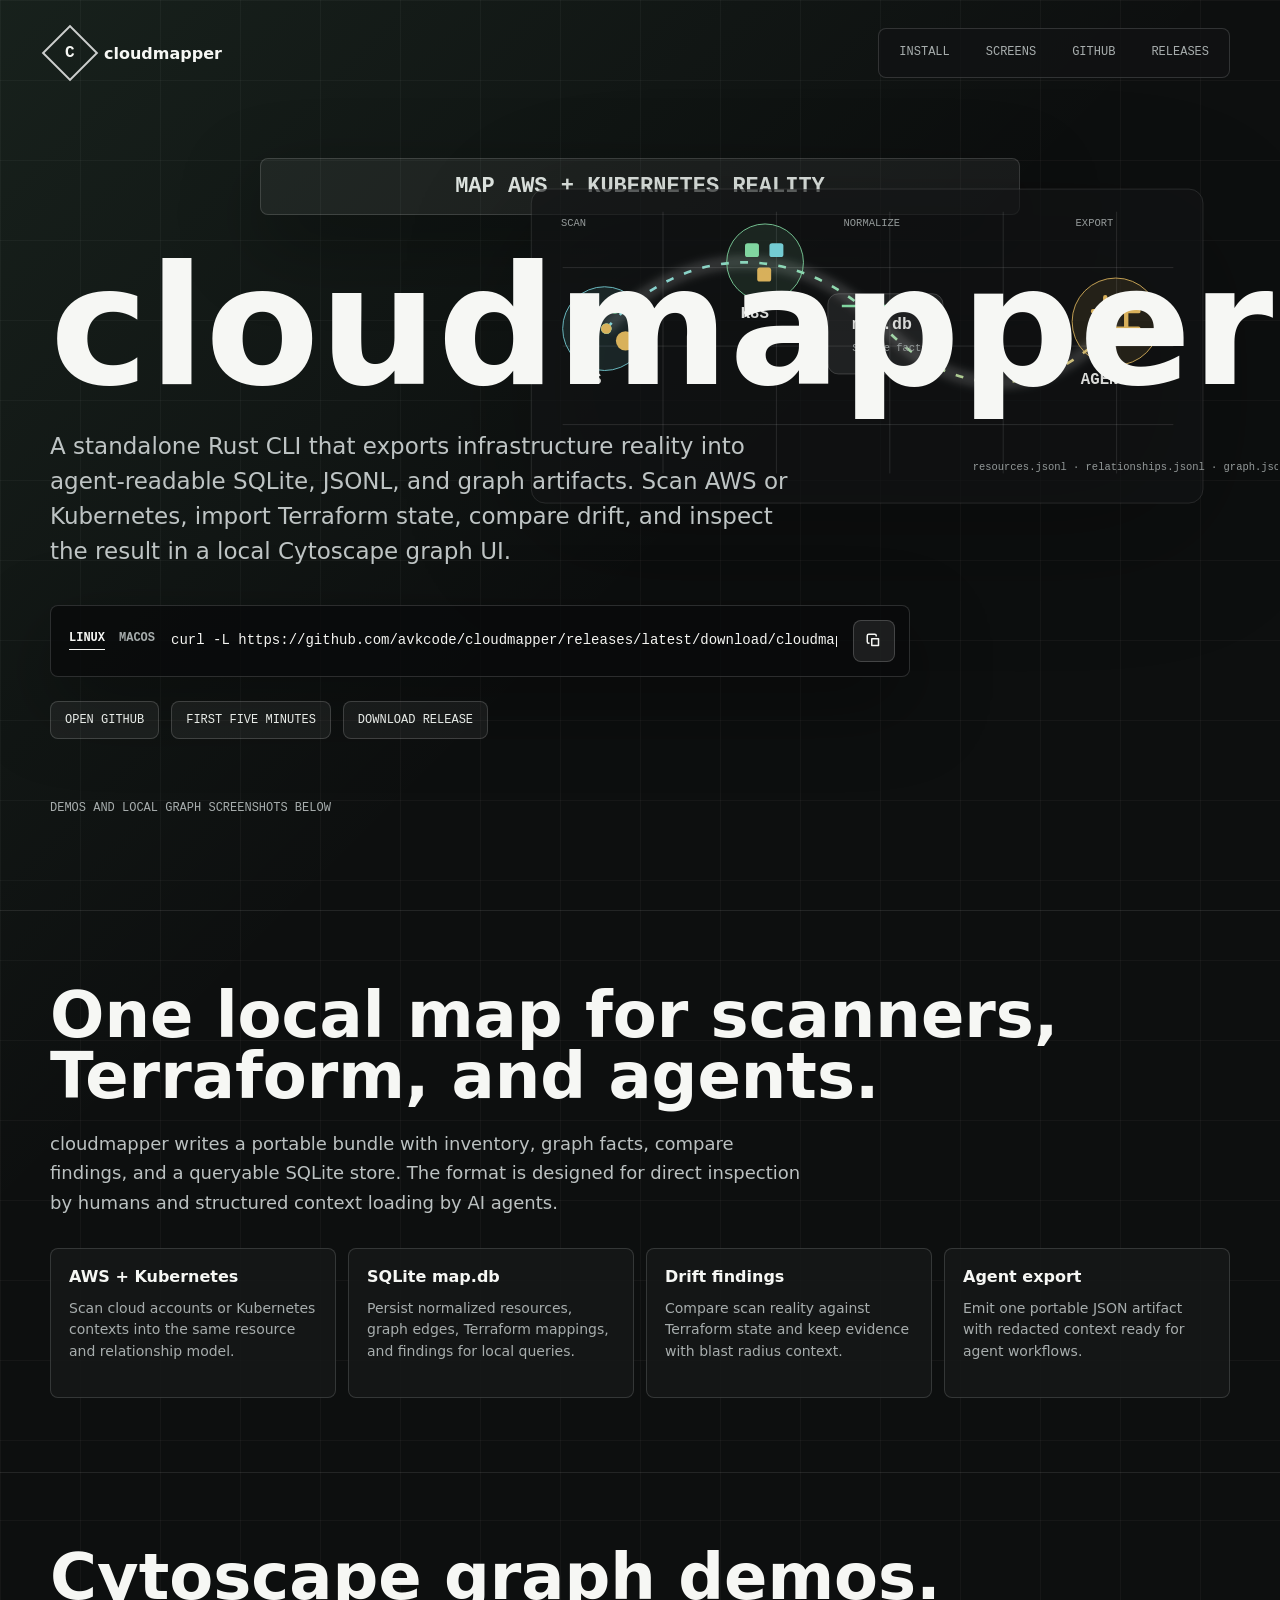
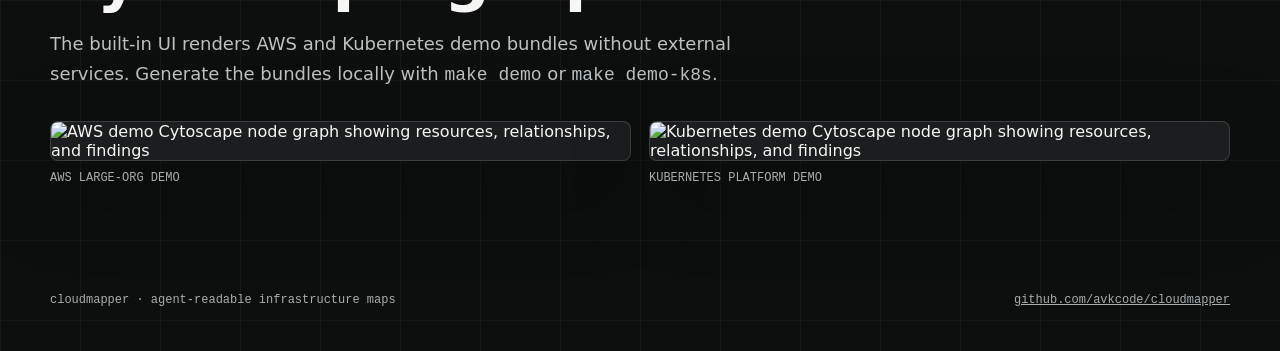
==== docs/index.html @ 0f05b800 "Add GitHub Pages landing page" ====
<!doctype html>
<html lang="en">
  <head>
    <meta charset="utf-8">
    <meta name="viewport" content="width=device-width, initial-scale=1">
    <meta
      name="description"
      content="cloudmapper maps AWS and Kubernetes reality into agent-readable SQLite, JSON, and graph artifacts."
    >
    <title>cloudmapper</title>
    <style>
      :root {
        color-scheme: dark;
        --bg: #0d0f0f;
        --panel: rgba(22, 24, 25, 0.84);
        --panel-strong: rgba(29, 31, 32, 0.94);
        --line: rgba(255, 255, 255, 0.14);
        --muted: #a7adad;
        --text: #f6f7f4;
        --green: #91f2b5;
        --cyan: #83e7ef;
        --amber: #f4c766;
        --red: #ff6b6b;
        --shadow: 0 28px 80px rgba(0, 0, 0, 0.36);
      }

      * {
        box-sizing: border-box;
      }

      html {
        min-width: 320px;
        background: var(--bg);
      }

      body {
        margin: 0;
        color: var(--text);
        font-family:
          Inter, ui-sans-serif, system-ui, -apple-system, BlinkMacSystemFont,
          "Segoe UI", sans-serif;
        background:
          linear-gradient(rgba(255, 255, 255, 0.035) 1px, transparent 1px),
          linear-gradient(90deg, rgba(255, 255, 255, 0.035) 1px, transparent 1px),
          linear-gradient(135deg, rgba(145, 242, 181, 0.08), transparent 38%),
          #0d0f0f;
        background-size: 80px 80px, 80px 80px, auto, auto;
      }

      a {
        color: inherit;
      }

      .page {
        min-height: 100vh;
        overflow: hidden;
      }

      .shell {
        width: min(1180px, calc(100% - 48px));
        margin: 0 auto;
      }

      .nav {
        display: flex;
        align-items: center;
        justify-content: space-between;
        gap: 24px;
        padding: 28px 0 16px;
      }

      .brand {
        display: inline-flex;
        align-items: center;
        gap: 14px;
        text-decoration: none;
        font-weight: 800;
        letter-spacing: 0;
      }

      .brand-mark {
        display: grid;
        width: 40px;
        height: 40px;
        place-items: center;
        border: 2px solid rgba(255, 255, 255, 0.78);
        transform: rotate(45deg);
      }

      .brand-mark span {
        transform: rotate(-45deg);
        font-family: ui-monospace, SFMono-Regular, Menlo, Consolas, monospace;
      }

      .nav-links {
        display: flex;
        align-items: center;
        gap: 8px;
        padding: 6px;
        border: 1px solid var(--line);
        border-radius: 8px;
        background: rgba(18, 19, 20, 0.76);
      }

      .nav-links a {
        min-height: 36px;
        padding: 10px 14px;
        border-radius: 6px;
        color: var(--muted);
        font-family: ui-monospace, SFMono-Regular, Menlo, Consolas, monospace;
        font-size: 12px;
        letter-spacing: 0;
        text-decoration: none;
        text-transform: uppercase;
      }

      .nav-links a:hover,
      .nav-links a:focus-visible {
        color: var(--text);
        background: rgba(255, 255, 255, 0.08);
        outline: none;
      }

      .hero {
        position: relative;
        min-height: calc(100vh - 84px);
        padding: 64px 0 42px;
      }

      .hero-art {
        position: absolute;
        inset: 34px -48px auto auto;
        width: min(820px, 68vw);
        height: auto;
        color: var(--green);
        opacity: 0.88;
        filter: drop-shadow(0 34px 70px rgba(0, 0, 0, 0.42));
        pointer-events: none;
      }

      .eyebrow {
        width: min(760px, 100%);
        margin: 0 auto 28px;
        padding: 15px 20px;
        border: 1px solid var(--line);
        border-radius: 8px;
        background: rgba(255, 255, 255, 0.055);
        box-shadow: var(--shadow);
        color: #dfe5e1;
        font-family: ui-monospace, SFMono-Regular, Menlo, Consolas, monospace;
        font-size: clamp(15px, 2vw, 22px);
        font-weight: 800;
        letter-spacing: 0;
        text-align: center;
        text-transform: uppercase;
      }

      .hero-copy {
        position: relative;
        z-index: 1;
        width: min(860px, 100%);
        padding-top: 16px;
      }

      h1 {
        max-width: 820px;
        margin: 0;
        font-size: clamp(44px, 13vw, 166px);
        line-height: 0.82;
        letter-spacing: 0;
      }

      .lede {
        max-width: 760px;
        margin: 34px 0 0;
        color: #bec4c4;
        font-size: clamp(18px, 2vw, 23px);
        line-height: 1.52;
      }

      .install {
        display: flex;
        align-items: center;
        gap: 16px;
        width: min(960px, 100%);
        min-height: 72px;
        margin-top: 36px;
        padding: 13px 14px 13px 18px;
        border: 1px solid var(--line);
        border-radius: 8px;
        background: rgba(9, 10, 11, 0.82);
        box-shadow: var(--shadow);
      }

      .install-tabs {
        display: flex;
        gap: 14px;
        flex: 0 0 auto;
      }

      .tab {
        border: 0;
        border-bottom: 1px solid transparent;
        padding: 0 0 4px;
        background: transparent;
        color: var(--muted);
        cursor: pointer;
        font-family: ui-monospace, SFMono-Regular, Menlo, Consolas, monospace;
        font-size: 12px;
        font-weight: 800;
        letter-spacing: 0;
        text-transform: uppercase;
      }

      .tab.active {
        color: var(--text);
        border-color: currentColor;
      }

      .command {
        flex: 1 1 auto;
        min-width: 0;
        overflow-x: auto;
        white-space: nowrap;
        color: #f5f5f2;
        font-family: ui-monospace, SFMono-Regular, Menlo, Consolas, monospace;
        font-size: 14px;
        line-height: 1.7;
      }

      .copy {
        display: inline-flex;
        align-items: center;
        justify-content: center;
        flex: 0 0 auto;
        width: 42px;
        height: 42px;
        border: 1px solid rgba(255, 255, 255, 0.18);
        border-radius: 8px;
        background: rgba(255, 255, 255, 0.08);
        color: var(--text);
        cursor: pointer;
      }

      .copy:hover,
      .copy:focus-visible {
        border-color: rgba(145, 242, 181, 0.7);
        outline: none;
      }

      .quick-links {
        display: flex;
        flex-wrap: wrap;
        gap: 12px;
        margin-top: 24px;
      }

      .quick-links a {
        padding: 11px 14px;
        border: 1px solid rgba(255, 255, 255, 0.16);
        border-radius: 8px;
        background: rgba(255, 255, 255, 0.055);
        color: #e8ece8;
        font-family: ui-monospace, SFMono-Regular, Menlo, Consolas, monospace;
        font-size: 12px;
        letter-spacing: 0;
        text-decoration: none;
        text-transform: uppercase;
      }

      .quick-links a:hover,
      .quick-links a:focus-visible {
        border-color: rgba(131, 231, 239, 0.72);
        outline: none;
      }

      .below-fold-hint {
        margin-top: 62px;
        color: var(--muted);
        font-family: ui-monospace, SFMono-Regular, Menlo, Consolas, monospace;
        font-size: 12px;
        letter-spacing: 0;
        text-transform: uppercase;
      }

      .section {
        padding: 74px 0;
        border-top: 1px solid rgba(255, 255, 255, 0.09);
      }

      .section h2 {
        margin: 0 0 22px;
        font-size: clamp(34px, 5vw, 68px);
        line-height: 0.95;
        letter-spacing: 0;
      }

      .section-copy {
        max-width: 760px;
        margin: 0 0 30px;
        color: #bbc1c1;
        font-size: 18px;
        line-height: 1.65;
      }

      .feature-grid {
        display: grid;
        grid-template-columns: repeat(4, minmax(0, 1fr));
        gap: 12px;
      }

      .feature {
        min-height: 150px;
        padding: 18px;
        border: 1px solid var(--line);
        border-radius: 8px;
        background: var(--panel);
      }

      .feature strong {
        display: block;
        margin-bottom: 12px;
        font-size: 16px;
      }

      .feature span {
        color: var(--muted);
        font-size: 14px;
        line-height: 1.55;
      }

      .screens {
        display: grid;
        grid-template-columns: repeat(2, minmax(0, 1fr));
        gap: 18px;
      }

      figure {
        margin: 0;
      }

      figure img {
        display: block;
        width: 100%;
        border: 1px solid var(--line);
        border-radius: 8px;
        background: var(--panel-strong);
        box-shadow: var(--shadow);
      }

      figcaption {
        margin-top: 10px;
        color: var(--muted);
        font-family: ui-monospace, SFMono-Regular, Menlo, Consolas, monospace;
        font-size: 12px;
        letter-spacing: 0;
        text-transform: uppercase;
      }

      .footer {
        display: flex;
        justify-content: space-between;
        gap: 18px;
        padding: 34px 0 46px;
        color: var(--muted);
        font-family: ui-monospace, SFMono-Regular, Menlo, Consolas, monospace;
        font-size: 12px;
      }

      .map-line {
        stroke-dasharray: 9 13;
        animation: dash 12s linear infinite;
      }

      .pulse {
        transform-origin: center;
        animation: pulse 3.4s ease-in-out infinite;
      }

      .pulse:nth-of-type(2n) {
        animation-delay: -0.8s;
      }

      .pulse:nth-of-type(3n) {
        animation-delay: -1.6s;
      }

      .scan {
        animation: scan 5.8s ease-in-out infinite;
      }

      .packet {
        offset-path: path("M170 230 C260 130 392 128 488 228 C570 315 680 312 754 222");
        animation: travel 5.8s linear infinite;
      }

      .packet.two {
        animation-delay: -1.9s;
      }

      .packet.three {
        animation-delay: -3.8s;
      }

      @keyframes dash {
        to {
          stroke-dashoffset: -160;
        }
      }

      @keyframes pulse {
        0%,
        100% {
          opacity: 0.62;
          transform: scale(1);
        }
        50% {
          opacity: 1;
          transform: scale(1.06);
        }
      }

      @keyframes scan {
        0%,
        100% {
          transform: translateY(-10px);
          opacity: 0.16;
        }
        50% {
          transform: translateY(220px);
          opacity: 0.62;
        }
      }

      @keyframes travel {
        to {
          offset-distance: 100%;
        }
      }

      @media (prefers-reduced-motion: reduce) {
        *,
        *::before,
        *::after {
          animation-duration: 1ms !important;
          animation-iteration-count: 1 !important;
          scroll-behavior: auto !important;
        }
      }

      @media (max-width: 900px) {
        .shell {
          width: min(100% - 28px, 1180px);
        }

        .nav {
          align-items: flex-start;
          flex-direction: column;
        }

        .nav-links {
          width: 100%;
          overflow-x: auto;
        }

        .hero {
          min-height: auto;
          padding-top: 34px;
        }

        .hero-art {
          position: relative;
          inset: auto;
          width: 100%;
          margin: 8px 0 12px;
        }

        .eyebrow {
          margin-left: 0;
        }

        .install {
          align-items: stretch;
          flex-direction: column;
        }

        .copy {
          width: 100%;
        }

        .feature-grid,
        .screens {
          grid-template-columns: 1fr;
        }

        .footer {
          flex-direction: column;
        }
      }
    </style>
  </head>
  <body>
    <div class="page">
      <header class="shell nav">
        <a class="brand" href="https://github.com/avkcode/cloudmapper" aria-label="cloudmapper GitHub repository">
          <span class="brand-mark" aria-hidden="true"><span>C</span></span>
          <span>cloudmapper</span>
        </a>
        <nav class="nav-links" aria-label="Primary">
          <a href="#install">Install</a>
          <a href="#screenshots">Screens</a>
          <a href="https://github.com/avkcode/cloudmapper">GitHub</a>
          <a href="https://github.com/avkcode/cloudmapper/releases/latest">Releases</a>
        </nav>
      </header>

      <main>
        <section class="shell hero" aria-labelledby="hero-title">
          <svg class="hero-art" viewBox="0 0 940 520" role="img" aria-label="Animated cloudmapper graph pipeline">
            <defs>
              <linearGradient id="edge" x1="0" x2="1">
                <stop offset="0%" stop-color="#83e7ef" />
                <stop offset="48%" stop-color="#91f2b5" />
                <stop offset="100%" stop-color="#f4c766" />
              </linearGradient>
              <filter id="soft">
                <feGaussianBlur stdDeviation="4" />
              </filter>
            </defs>
            <rect x="84" y="70" width="770" height="360" rx="16" fill="rgba(18,20,21,.72)" stroke="rgba(255,255,255,.14)" />
            <path class="map-line" d="M170 230 C260 130 392 128 488 228 C570 315 680 312 754 222" fill="none" stroke="url(#edge)" stroke-width="3" />
            <path d="M170 230 C260 130 392 128 488 228 C570 315 680 312 754 222" fill="none" stroke="rgba(255,255,255,.16)" stroke-width="16" filter="url(#soft)" />

            <g fill="none" stroke="rgba(255,255,255,.14)">
              <path d="M120 160h700" />
              <path d="M120 250h700" />
              <path d="M120 340h700" />
              <path d="M235 96v300" />
              <path d="M365 96v300" />
              <path d="M495 96v300" />
              <path d="M625 96v300" />
              <path d="M755 96v300" />
            </g>

            <g class="pulse">
              <circle cx="168" cy="230" r="48" fill="rgba(131,231,239,.10)" stroke="#83e7ef" />
              <circle cx="148" cy="214" r="9" fill="#83e7ef" />
              <circle cx="180" cy="206" r="7" fill="#91f2b5" />
              <circle cx="192" cy="244" r="11" fill="#f4c766" />
              <text x="132" y="294" fill="#f6f7f4" font-family="ui-monospace, monospace" font-size="18" font-weight="700">AWS</text>
            </g>

            <g class="pulse">
              <circle cx="352" cy="154" r="44" fill="rgba(145,242,181,.10)" stroke="#91f2b5" />
              <rect x="329" y="132" width="16" height="16" rx="3" fill="#91f2b5" />
              <rect x="357" y="132" width="16" height="16" rx="3" fill="#83e7ef" />
              <rect x="343" y="160" width="16" height="16" rx="3" fill="#f4c766" />
              <text x="324" y="218" fill="#f6f7f4" font-family="ui-monospace, monospace" font-size="18" font-weight="700">K8S</text>
            </g>

            <g>
              <rect x="424" y="190" width="132" height="92" rx="12" fill="rgba(246,247,244,.08)" stroke="rgba(255,255,255,.22)" />
              <line class="scan" x1="440" y1="204" x2="540" y2="204" stroke="#91f2b5" stroke-width="3" />
              <text x="452" y="230" fill="#f6f7f4" font-family="ui-monospace, monospace" font-size="19" font-weight="800">map.db</text>
              <text x="452" y="256" fill="#a7adad" font-family="ui-monospace, monospace" font-size="12">SQLite facts</text>
            </g>

            <g class="pulse">
              <circle cx="754" cy="222" r="50" fill="rgba(244,199,102,.10)" stroke="#f4c766" />
              <path d="M728 230h52M728 210h52M742 194v52M766 194v52" stroke="#f4c766" stroke-width="5" stroke-linecap="round" />
              <text x="714" y="294" fill="#f6f7f4" font-family="ui-monospace, monospace" font-size="18" font-weight="700">AGENTS</text>
            </g>

            <circle class="packet" r="6" fill="#83e7ef" />
            <circle class="packet two" r="6" fill="#91f2b5" />
            <circle class="packet three" r="6" fill="#f4c766" />

            <g font-family="ui-monospace, monospace" font-size="12" fill="#a7adad">
              <text x="118" y="112">SCAN</text>
              <text x="442" y="112">NORMALIZE</text>
              <text x="708" y="112">EXPORT</text>
              <text x="590" y="392">resources.jsonl · relationships.jsonl · graph.json</text>
            </g>
          </svg>

          <div class="eyebrow">Map AWS + Kubernetes reality</div>
          <div class="hero-copy">
            <h1 id="hero-title">cloudmapper</h1>
            <p class="lede">
              A standalone Rust CLI that exports infrastructure reality into
              agent-readable SQLite, JSONL, and graph artifacts. Scan AWS or
              Kubernetes, import Terraform state, compare drift, and inspect the
              result in a local Cytoscape graph UI.
            </p>

            <div id="install" class="install" aria-label="Install command">
              <div class="install-tabs" role="tablist" aria-label="Install target">
                <button class="tab active" type="button" data-target="linux">Linux</button>
                <button class="tab" type="button" data-target="macos">macOS</button>
              </div>
              <code class="command" data-command>
                curl -L https://github.com/avkcode/cloudmapper/releases/latest/download/cloudmapper-linux.tar.gz | tar -xz && sudo install -m 0755 cloudmapper /usr/local/bin/cloudmapper
              </code>
              <button class="copy" type="button" data-copy aria-label="Copy install command">
                <svg width="18" height="18" viewBox="0 0 24 24" aria-hidden="true">
                  <path d="M9 9h9v9H9zM6 15H5a2 2 0 0 1-2-2V5a2 2 0 0 1 2-2h8a2 2 0 0 1 2 2v1" fill="none" stroke="currentColor" stroke-width="2" stroke-linejoin="round" />
                </svg>
              </button>
            </div>

            <div class="quick-links" aria-label="Project links">
              <a href="https://github.com/avkcode/cloudmapper">Open GitHub</a>
              <a href="https://github.com/avkcode/cloudmapper#first-five-minutes">First five minutes</a>
              <a href="https://github.com/avkcode/cloudmapper/releases/latest">Download release</a>
            </div>

            <div class="below-fold-hint">Demos and local graph screenshots below</div>
          </div>
        </section>

        <section class="section">
          <div class="shell">
            <h2>One local map for scanners, Terraform, and agents.</h2>
            <p class="section-copy">
              cloudmapper writes a portable bundle with inventory, graph facts,
              compare findings, and a queryable SQLite store. The format is
              designed for direct inspection by humans and structured context
              loading by AI agents.
            </p>
            <div class="feature-grid">
              <div class="feature">
                <strong>AWS + Kubernetes</strong>
                <span>Scan cloud accounts or Kubernetes contexts into the same resource and relationship model.</span>
              </div>
              <div class="feature">
                <strong>SQLite map.db</strong>
                <span>Persist normalized resources, graph edges, Terraform mappings, and findings for local queries.</span>
              </div>
              <div class="feature">
                <strong>Drift findings</strong>
                <span>Compare scan reality against Terraform state and keep evidence with blast radius context.</span>
              </div>
              <div class="feature">
                <strong>Agent export</strong>
                <span>Emit one portable JSON artifact with redacted context ready for agent workflows.</span>
              </div>
            </div>
          </div>
        </section>

        <section id="screenshots" class="section">
          <div class="shell">
            <h2>Cytoscape graph demos.</h2>
            <p class="section-copy">
              The built-in UI renders AWS and Kubernetes demo bundles without
              external services. Generate the bundles locally with
              <code>make demo</code> or <code>make demo-k8s</code>.
            </p>
            <div class="screens">
              <figure>
                <img src="screenshots/aws-demo.png" alt="AWS demo Cytoscape node graph showing resources, relationships, and findings">
                <figcaption>AWS large-org demo</figcaption>
              </figure>
              <figure>
                <img src="screenshots/k8s-demo.png" alt="Kubernetes demo Cytoscape node graph showing resources, relationships, and findings">
                <figcaption>Kubernetes platform demo</figcaption>
              </figure>
            </div>
          </div>
        </section>
      </main>

      <footer class="shell footer">
        <span>cloudmapper · agent-readable infrastructure maps</span>
        <a href="https://github.com/avkcode/cloudmapper">github.com/avkcode/cloudmapper</a>
      </footer>
    </div>

    <script>
      const commands = {
        linux:
          "curl -L https://github.com/avkcode/cloudmapper/releases/latest/download/cloudmapper-linux.tar.gz | tar -xz && sudo install -m 0755 cloudmapper /usr/local/bin/cloudmapper",
        macos:
          "curl -L https://github.com/avkcode/cloudmapper/releases/latest/download/cloudmapper-macos.tar.gz | tar -xz && sudo install -m 0755 cloudmapper /usr/local/bin/cloudmapper",
      };

      const command = document.querySelector("[data-command]");
      const copy = document.querySelector("[data-copy]");
      const tabs = document.querySelectorAll("[data-target]");

      tabs.forEach((tab) => {
        tab.addEventListener("click", () => {
          tabs.forEach((item) => item.classList.toggle("active", item === tab));
          command.textContent = commands[tab.dataset.target];
        });
      });

      copy.addEventListener("click", async () => {
        await navigator.clipboard.writeText(command.textContent.trim());
        copy.setAttribute("aria-label", "Copied install command");
        setTimeout(() => copy.setAttribute("aria-label", "Copy install command"), 1400);
      });
    </script>
  </body>
</html>
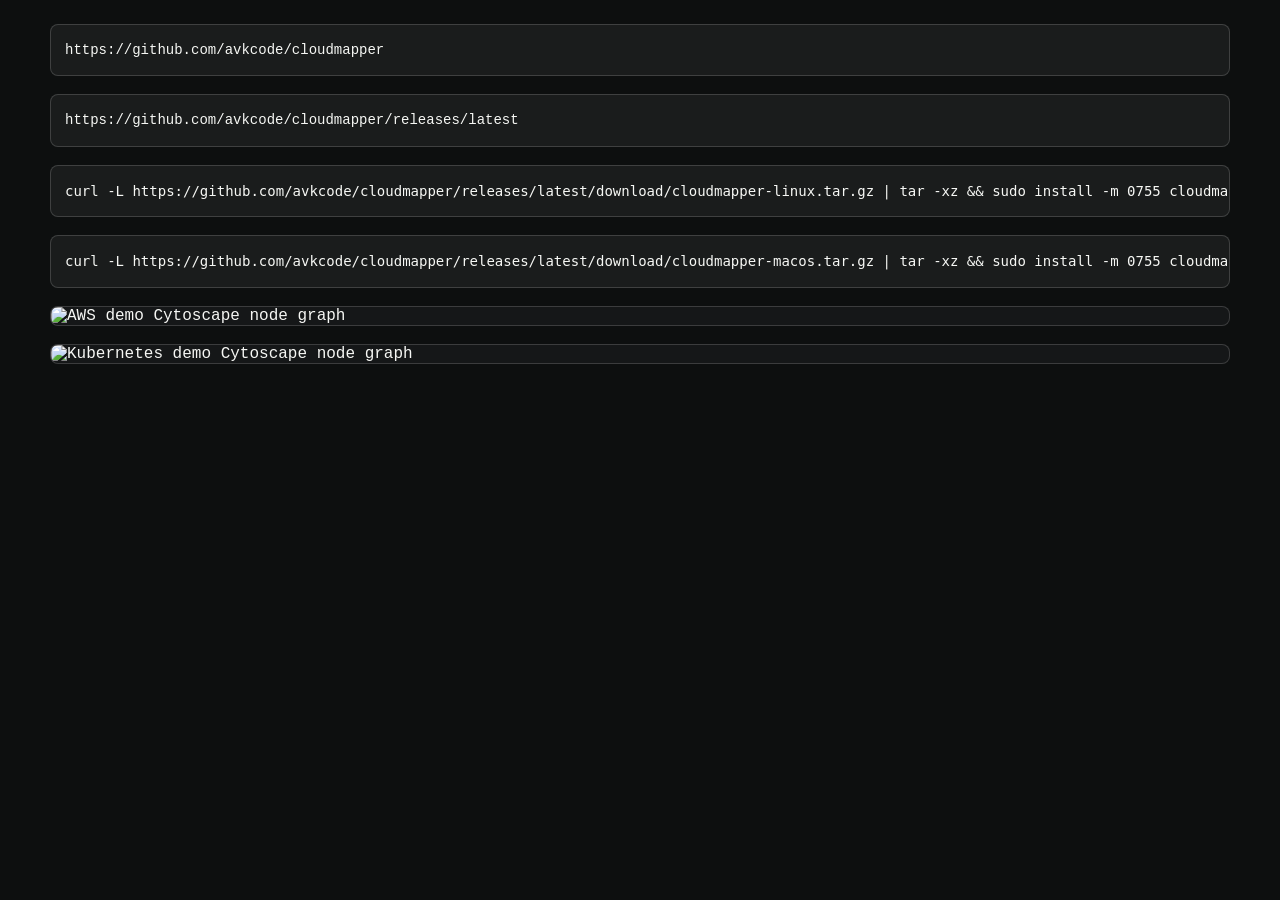
==== commit b970a98a: "Simplify Pages landing page" ====
--- a/docs/index.html
+++ b/docs/index.html
@@ -3,703 +3,74 @@
   <head>
     <meta charset="utf-8">
     <meta name="viewport" content="width=device-width, initial-scale=1">
-    <meta
-      name="description"
-      content="cloudmapper maps AWS and Kubernetes reality into agent-readable SQLite, JSON, and graph artifacts."
-    >
     <title>cloudmapper</title>
     <style>
-      :root {
-        color-scheme: dark;
-        --bg: #0d0f0f;
-        --panel: rgba(22, 24, 25, 0.84);
-        --panel-strong: rgba(29, 31, 32, 0.94);
-        --line: rgba(255, 255, 255, 0.14);
-        --muted: #a7adad;
-        --text: #f6f7f4;
-        --green: #91f2b5;
-        --cyan: #83e7ef;
-        --amber: #f4c766;
-        --red: #ff6b6b;
-        --shadow: 0 28px 80px rgba(0, 0, 0, 0.36);
-      }
-
       * {
         box-sizing: border-box;
       }
 
       html {
         min-width: 320px;
-        background: var(--bg);
+        background: #0d0f0f;
       }
 
       body {
         margin: 0;
-        color: var(--text);
+        color: #f6f7f4;
+        background: #0d0f0f;
         font-family:
-          Inter, ui-sans-serif, system-ui, -apple-system, BlinkMacSystemFont,
-          "Segoe UI", sans-serif;
-        background:
-          linear-gradient(rgba(255, 255, 255, 0.035) 1px, transparent 1px),
-          linear-gradient(90deg, rgba(255, 255, 255, 0.035) 1px, transparent 1px),
-          linear-gradient(135deg, rgba(145, 242, 181, 0.08), transparent 38%),
-          #0d0f0f;
-        background-size: 80px 80px, 80px 80px, auto, auto;
+          ui-monospace, SFMono-Regular, Menlo, Consolas, "Liberation Mono",
+          monospace;
       }
 
-      a {
-        color: inherit;
+      main {
+        display: grid;
+        gap: 18px;
+        width: min(1180px, calc(100% - 32px));
+        margin: 0 auto;
+        padding: 24px 0;
       }
 
-      .page {
-        min-height: 100vh;
-        overflow: hidden;
-      }
-
-      .shell {
-        width: min(1180px, calc(100% - 48px));
-        margin: 0 auto;
-      }
-
-      .nav {
-        display: flex;
-        align-items: center;
-        justify-content: space-between;
-        gap: 24px;
-        padding: 28px 0 16px;
-      }
-
-      .brand {
-        display: inline-flex;
-        align-items: center;
-        gap: 14px;
-        text-decoration: none;
-        font-weight: 800;
-        letter-spacing: 0;
-      }
-
-      .brand-mark {
-        display: grid;
-        width: 40px;
-        height: 40px;
-        place-items: center;
-        border: 2px solid rgba(255, 255, 255, 0.78);
-        transform: rotate(45deg);
-      }
-
-      .brand-mark span {
-        transform: rotate(-45deg);
-        font-family: ui-monospace, SFMono-Regular, Menlo, Consolas, monospace;
-      }
-
-      .nav-links {
-        display: flex;
-        align-items: center;
-        gap: 8px;
-        padding: 6px;
-        border: 1px solid var(--line);
-        border-radius: 8px;
-        background: rgba(18, 19, 20, 0.76);
-      }
-
-      .nav-links a {
-        min-height: 36px;
-        padding: 10px 14px;
-        border-radius: 6px;
-        color: var(--muted);
-        font-family: ui-monospace, SFMono-Regular, Menlo, Consolas, monospace;
-        font-size: 12px;
-        letter-spacing: 0;
-        text-decoration: none;
-        text-transform: uppercase;
-      }
-
-      .nav-links a:hover,
-      .nav-links a:focus-visible {
-        color: var(--text);
-        background: rgba(255, 255, 255, 0.08);
-        outline: none;
-      }
-
-      .hero {
-        position: relative;
-        min-height: calc(100vh - 84px);
-        padding: 64px 0 42px;
-      }
-
-      .hero-art {
-        position: absolute;
-        inset: 34px -48px auto auto;
-        width: min(820px, 68vw);
-        height: auto;
-        color: var(--green);
-        opacity: 0.88;
-        filter: drop-shadow(0 34px 70px rgba(0, 0, 0, 0.42));
-        pointer-events: none;
-      }
-
-      .eyebrow {
-        width: min(760px, 100%);
-        margin: 0 auto 28px;
-        padding: 15px 20px;
-        border: 1px solid var(--line);
-        border-radius: 8px;
-        background: rgba(255, 255, 255, 0.055);
-        box-shadow: var(--shadow);
-        color: #dfe5e1;
-        font-family: ui-monospace, SFMono-Regular, Menlo, Consolas, monospace;
-        font-size: clamp(15px, 2vw, 22px);
-        font-weight: 800;
-        letter-spacing: 0;
-        text-align: center;
-        text-transform: uppercase;
-      }
-
-      .hero-copy {
-        position: relative;
-        z-index: 1;
-        width: min(860px, 100%);
-        padding-top: 16px;
-      }
-
-      h1 {
-        max-width: 820px;
-        margin: 0;
-        font-size: clamp(44px, 13vw, 166px);
-        line-height: 0.82;
-        letter-spacing: 0;
-      }
-
-      .lede {
-        max-width: 760px;
-        margin: 34px 0 0;
-        color: #bec4c4;
-        font-size: clamp(18px, 2vw, 23px);
-        line-height: 1.52;
-      }
-
-      .install {
-        display: flex;
-        align-items: center;
-        gap: 16px;
-        width: min(960px, 100%);
-        min-height: 72px;
-        margin-top: 36px;
-        padding: 13px 14px 13px 18px;
-        border: 1px solid var(--line);
-        border-radius: 8px;
-        background: rgba(9, 10, 11, 0.82);
-        box-shadow: var(--shadow);
-      }
-
-      .install-tabs {
-        display: flex;
-        gap: 14px;
-        flex: 0 0 auto;
-      }
-
-      .tab {
-        border: 0;
-        border-bottom: 1px solid transparent;
-        padding: 0 0 4px;
-        background: transparent;
-        color: var(--muted);
-        cursor: pointer;
-        font-family: ui-monospace, SFMono-Regular, Menlo, Consolas, monospace;
-        font-size: 12px;
-        font-weight: 800;
-        letter-spacing: 0;
-        text-transform: uppercase;
-      }
-
-      .tab.active {
-        color: var(--text);
-        border-color: currentColor;
-      }
-
-      .command {
-        flex: 1 1 auto;
-        min-width: 0;
+      a,
+      code {
+        display: block;
+        width: 100%;
         overflow-x: auto;
-        white-space: nowrap;
-        color: #f5f5f2;
-        font-family: ui-monospace, SFMono-Regular, Menlo, Consolas, monospace;
-        font-size: 14px;
-        line-height: 1.7;
-      }
-
-      .copy {
-        display: inline-flex;
-        align-items: center;
-        justify-content: center;
-        flex: 0 0 auto;
-        width: 42px;
-        height: 42px;
-        border: 1px solid rgba(255, 255, 255, 0.18);
-        border-radius: 8px;
-        background: rgba(255, 255, 255, 0.08);
-        color: var(--text);
-        cursor: pointer;
-      }
-
-      .copy:hover,
-      .copy:focus-visible {
-        border-color: rgba(145, 242, 181, 0.7);
-        outline: none;
-      }
-
-      .quick-links {
-        display: flex;
-        flex-wrap: wrap;
-        gap: 12px;
-        margin-top: 24px;
-      }
-
-      .quick-links a {
-        padding: 11px 14px;
         border: 1px solid rgba(255, 255, 255, 0.16);
         border-radius: 8px;
         background: rgba(255, 255, 255, 0.055);
-        color: #e8ece8;
-        font-family: ui-monospace, SFMono-Regular, Menlo, Consolas, monospace;
-        font-size: 12px;
-        letter-spacing: 0;
+        color: #f6f7f4;
+        font-size: 14px;
+        line-height: 1.6;
+        padding: 14px;
         text-decoration: none;
-        text-transform: uppercase;
+        white-space: nowrap;
       }
 
-      .quick-links a:hover,
-      .quick-links a:focus-visible {
-        border-color: rgba(131, 231, 239, 0.72);
-        outline: none;
+      a:focus-visible {
+        outline: 2px solid #91f2b5;
+        outline-offset: 2px;
       }
 
-      .below-fold-hint {
-        margin-top: 62px;
-        color: var(--muted);
-        font-family: ui-monospace, SFMono-Regular, Menlo, Consolas, monospace;
-        font-size: 12px;
-        letter-spacing: 0;
-        text-transform: uppercase;
-      }
-
-      .section {
-        padding: 74px 0;
-        border-top: 1px solid rgba(255, 255, 255, 0.09);
-      }
-
-      .section h2 {
-        margin: 0 0 22px;
-        font-size: clamp(34px, 5vw, 68px);
-        line-height: 0.95;
-        letter-spacing: 0;
-      }
-
-      .section-copy {
-        max-width: 760px;
-        margin: 0 0 30px;
-        color: #bbc1c1;
-        font-size: 18px;
-        line-height: 1.65;
-      }
-
-      .feature-grid {
-        display: grid;
-        grid-template-columns: repeat(4, minmax(0, 1fr));
-        gap: 12px;
-      }
-
-      .feature {
-        min-height: 150px;
-        padding: 18px;
-        border: 1px solid var(--line);
-        border-radius: 8px;
-        background: var(--panel);
-      }
-
-      .feature strong {
-        display: block;
-        margin-bottom: 12px;
-        font-size: 16px;
-      }
-
-      .feature span {
-        color: var(--muted);
-        font-size: 14px;
-        line-height: 1.55;
-      }
-
-      .screens {
-        display: grid;
-        grid-template-columns: repeat(2, minmax(0, 1fr));
-        gap: 18px;
-      }
-
-      figure {
-        margin: 0;
-      }
-
-      figure img {
+      img {
         display: block;
         width: 100%;
-        border: 1px solid var(--line);
+        border: 1px solid rgba(255, 255, 255, 0.16);
         border-radius: 8px;
-        background: var(--panel-strong);
-        box-shadow: var(--shadow);
-      }
-
-      figcaption {
-        margin-top: 10px;
-        color: var(--muted);
-        font-family: ui-monospace, SFMono-Regular, Menlo, Consolas, monospace;
-        font-size: 12px;
-        letter-spacing: 0;
-        text-transform: uppercase;
-      }
-
-      .footer {
-        display: flex;
-        justify-content: space-between;
-        gap: 18px;
-        padding: 34px 0 46px;
-        color: var(--muted);
-        font-family: ui-monospace, SFMono-Regular, Menlo, Consolas, monospace;
-        font-size: 12px;
-      }
-
-      .map-line {
-        stroke-dasharray: 9 13;
-        animation: dash 12s linear infinite;
-      }
-
-      .pulse {
-        transform-origin: center;
-        animation: pulse 3.4s ease-in-out infinite;
-      }
-
-      .pulse:nth-of-type(2n) {
-        animation-delay: -0.8s;
-      }
-
-      .pulse:nth-of-type(3n) {
-        animation-delay: -1.6s;
-      }
-
-      .scan {
-        animation: scan 5.8s ease-in-out infinite;
-      }
-
-      .packet {
-        offset-path: path("M170 230 C260 130 392 128 488 228 C570 315 680 312 754 222");
-        animation: travel 5.8s linear infinite;
-      }
-
-      .packet.two {
-        animation-delay: -1.9s;
-      }
-
-      .packet.three {
-        animation-delay: -3.8s;
-      }
-
-      @keyframes dash {
-        to {
-          stroke-dashoffset: -160;
-        }
-      }
-
-      @keyframes pulse {
-        0%,
-        100% {
-          opacity: 0.62;
-          transform: scale(1);
-        }
-        50% {
-          opacity: 1;
-          transform: scale(1.06);
-        }
-      }
-
-      @keyframes scan {
-        0%,
-        100% {
-          transform: translateY(-10px);
-          opacity: 0.16;
-        }
-        50% {
-          transform: translateY(220px);
-          opacity: 0.62;
-        }
-      }
-
-      @keyframes travel {
-        to {
-          offset-distance: 100%;
-        }
-      }
-
-      @media (prefers-reduced-motion: reduce) {
-        *,
-        *::before,
-        *::after {
-          animation-duration: 1ms !important;
-          animation-iteration-count: 1 !important;
-          scroll-behavior: auto !important;
-        }
-      }
-
-      @media (max-width: 900px) {
-        .shell {
-          width: min(100% - 28px, 1180px);
-        }
-
-        .nav {
-          align-items: flex-start;
-          flex-direction: column;
-        }
-
-        .nav-links {
-          width: 100%;
-          overflow-x: auto;
-        }
-
-        .hero {
-          min-height: auto;
-          padding-top: 34px;
-        }
-
-        .hero-art {
-          position: relative;
-          inset: auto;
-          width: 100%;
-          margin: 8px 0 12px;
-        }
-
-        .eyebrow {
-          margin-left: 0;
-        }
-
-        .install {
-          align-items: stretch;
-          flex-direction: column;
-        }
-
-        .copy {
-          width: 100%;
-        }
-
-        .feature-grid,
-        .screens {
-          grid-template-columns: 1fr;
-        }
-
-        .footer {
-          flex-direction: column;
-        }
+        background: #151718;
       }
     </style>
   </head>
   <body>
-    <div class="page">
-      <header class="shell nav">
-        <a class="brand" href="https://github.com/avkcode/cloudmapper" aria-label="cloudmapper GitHub repository">
-          <span class="brand-mark" aria-hidden="true"><span>C</span></span>
-          <span>cloudmapper</span>
-        </a>
-        <nav class="nav-links" aria-label="Primary">
-          <a href="#install">Install</a>
-          <a href="#screenshots">Screens</a>
-          <a href="https://github.com/avkcode/cloudmapper">GitHub</a>
-          <a href="https://github.com/avkcode/cloudmapper/releases/latest">Releases</a>
-        </nav>
-      </header>
+    <main>
+      <a href="https://github.com/avkcode/cloudmapper">https://github.com/avkcode/cloudmapper</a>
+      <a href="https://github.com/avkcode/cloudmapper/releases/latest">https://github.com/avkcode/cloudmapper/releases/latest</a>
 
-      <main>
-        <section class="shell hero" aria-labelledby="hero-title">
-          <svg class="hero-art" viewBox="0 0 940 520" role="img" aria-label="Animated cloudmapper graph pipeline">
-            <defs>
-              <linearGradient id="edge" x1="0" x2="1">
-                <stop offset="0%" stop-color="#83e7ef" />
-                <stop offset="48%" stop-color="#91f2b5" />
-                <stop offset="100%" stop-color="#f4c766" />
-              </linearGradient>
-              <filter id="soft">
-                <feGaussianBlur stdDeviation="4" />
-              </filter>
-            </defs>
-            <rect x="84" y="70" width="770" height="360" rx="16" fill="rgba(18,20,21,.72)" stroke="rgba(255,255,255,.14)" />
-            <path class="map-line" d="M170 230 C260 130 392 128 488 228 C570 315 680 312 754 222" fill="none" stroke="url(#edge)" stroke-width="3" />
-            <path d="M170 230 C260 130 392 128 488 228 C570 315 680 312 754 222" fill="none" stroke="rgba(255,255,255,.16)" stroke-width="16" filter="url(#soft)" />
+      <code>curl -L https://github.com/avkcode/cloudmapper/releases/latest/download/cloudmapper-linux.tar.gz | tar -xz &amp;&amp; sudo install -m 0755 cloudmapper /usr/local/bin/cloudmapper</code>
+      <code>curl -L https://github.com/avkcode/cloudmapper/releases/latest/download/cloudmapper-macos.tar.gz | tar -xz &amp;&amp; sudo install -m 0755 cloudmapper /usr/local/bin/cloudmapper</code>
 
-            <g fill="none" stroke="rgba(255,255,255,.14)">
-              <path d="M120 160h700" />
-              <path d="M120 250h700" />
-              <path d="M120 340h700" />
-              <path d="M235 96v300" />
-              <path d="M365 96v300" />
-              <path d="M495 96v300" />
-              <path d="M625 96v300" />
-              <path d="M755 96v300" />
-            </g>
-
-            <g class="pulse">
-              <circle cx="168" cy="230" r="48" fill="rgba(131,231,239,.10)" stroke="#83e7ef" />
-              <circle cx="148" cy="214" r="9" fill="#83e7ef" />
-              <circle cx="180" cy="206" r="7" fill="#91f2b5" />
-              <circle cx="192" cy="244" r="11" fill="#f4c766" />
-              <text x="132" y="294" fill="#f6f7f4" font-family="ui-monospace, monospace" font-size="18" font-weight="700">AWS</text>
-            </g>
-
-            <g class="pulse">
-              <circle cx="352" cy="154" r="44" fill="rgba(145,242,181,.10)" stroke="#91f2b5" />
-              <rect x="329" y="132" width="16" height="16" rx="3" fill="#91f2b5" />
-              <rect x="357" y="132" width="16" height="16" rx="3" fill="#83e7ef" />
-              <rect x="343" y="160" width="16" height="16" rx="3" fill="#f4c766" />
-              <text x="324" y="218" fill="#f6f7f4" font-family="ui-monospace, monospace" font-size="18" font-weight="700">K8S</text>
-            </g>
-
-            <g>
-              <rect x="424" y="190" width="132" height="92" rx="12" fill="rgba(246,247,244,.08)" stroke="rgba(255,255,255,.22)" />
-              <line class="scan" x1="440" y1="204" x2="540" y2="204" stroke="#91f2b5" stroke-width="3" />
-              <text x="452" y="230" fill="#f6f7f4" font-family="ui-monospace, monospace" font-size="19" font-weight="800">map.db</text>
-              <text x="452" y="256" fill="#a7adad" font-family="ui-monospace, monospace" font-size="12">SQLite facts</text>
-            </g>
-
-            <g class="pulse">
-              <circle cx="754" cy="222" r="50" fill="rgba(244,199,102,.10)" stroke="#f4c766" />
-              <path d="M728 230h52M728 210h52M742 194v52M766 194v52" stroke="#f4c766" stroke-width="5" stroke-linecap="round" />
-              <text x="714" y="294" fill="#f6f7f4" font-family="ui-monospace, monospace" font-size="18" font-weight="700">AGENTS</text>
-            </g>
-
-            <circle class="packet" r="6" fill="#83e7ef" />
-            <circle class="packet two" r="6" fill="#91f2b5" />
-            <circle class="packet three" r="6" fill="#f4c766" />
-
-            <g font-family="ui-monospace, monospace" font-size="12" fill="#a7adad">
-              <text x="118" y="112">SCAN</text>
-              <text x="442" y="112">NORMALIZE</text>
-              <text x="708" y="112">EXPORT</text>
-              <text x="590" y="392">resources.jsonl · relationships.jsonl · graph.json</text>
-            </g>
-          </svg>
-
-          <div class="eyebrow">Map AWS + Kubernetes reality</div>
-          <div class="hero-copy">
-            <h1 id="hero-title">cloudmapper</h1>
-            <p class="lede">
-              A standalone Rust CLI that exports infrastructure reality into
-              agent-readable SQLite, JSONL, and graph artifacts. Scan AWS or
-              Kubernetes, import Terraform state, compare drift, and inspect the
-              result in a local Cytoscape graph UI.
-            </p>
-
-            <div id="install" class="install" aria-label="Install command">
-              <div class="install-tabs" role="tablist" aria-label="Install target">
-                <button class="tab active" type="button" data-target="linux">Linux</button>
-                <button class="tab" type="button" data-target="macos">macOS</button>
-              </div>
-              <code class="command" data-command>
-                curl -L https://github.com/avkcode/cloudmapper/releases/latest/download/cloudmapper-linux.tar.gz | tar -xz && sudo install -m 0755 cloudmapper /usr/local/bin/cloudmapper
-              </code>
-              <button class="copy" type="button" data-copy aria-label="Copy install command">
-                <svg width="18" height="18" viewBox="0 0 24 24" aria-hidden="true">
-                  <path d="M9 9h9v9H9zM6 15H5a2 2 0 0 1-2-2V5a2 2 0 0 1 2-2h8a2 2 0 0 1 2 2v1" fill="none" stroke="currentColor" stroke-width="2" stroke-linejoin="round" />
-                </svg>
-              </button>
-            </div>
-
-            <div class="quick-links" aria-label="Project links">
-              <a href="https://github.com/avkcode/cloudmapper">Open GitHub</a>
-              <a href="https://github.com/avkcode/cloudmapper#first-five-minutes">First five minutes</a>
-              <a href="https://github.com/avkcode/cloudmapper/releases/latest">Download release</a>
-            </div>
-
-            <div class="below-fold-hint">Demos and local graph screenshots below</div>
-          </div>
-        </section>
-
-        <section class="section">
-          <div class="shell">
-            <h2>One local map for scanners, Terraform, and agents.</h2>
-            <p class="section-copy">
-              cloudmapper writes a portable bundle with inventory, graph facts,
-              compare findings, and a queryable SQLite store. The format is
-              designed for direct inspection by humans and structured context
-              loading by AI agents.
-            </p>
-            <div class="feature-grid">
-              <div class="feature">
-                <strong>AWS + Kubernetes</strong>
-                <span>Scan cloud accounts or Kubernetes contexts into the same resource and relationship model.</span>
-              </div>
-              <div class="feature">
-                <strong>SQLite map.db</strong>
-                <span>Persist normalized resources, graph edges, Terraform mappings, and findings for local queries.</span>
-              </div>
-              <div class="feature">
-                <strong>Drift findings</strong>
-                <span>Compare scan reality against Terraform state and keep evidence with blast radius context.</span>
-              </div>
-              <div class="feature">
-                <strong>Agent export</strong>
-                <span>Emit one portable JSON artifact with redacted context ready for agent workflows.</span>
-              </div>
-            </div>
-          </div>
-        </section>
-
-        <section id="screenshots" class="section">
-          <div class="shell">
-            <h2>Cytoscape graph demos.</h2>
-            <p class="section-copy">
-              The built-in UI renders AWS and Kubernetes demo bundles without
-              external services. Generate the bundles locally with
-              <code>make demo</code> or <code>make demo-k8s</code>.
-            </p>
-            <div class="screens">
-              <figure>
-                <img src="screenshots/aws-demo.png" alt="AWS demo Cytoscape node graph showing resources, relationships, and findings">
-                <figcaption>AWS large-org demo</figcaption>
-              </figure>
-              <figure>
-                <img src="screenshots/k8s-demo.png" alt="Kubernetes demo Cytoscape node graph showing resources, relationships, and findings">
-                <figcaption>Kubernetes platform demo</figcaption>
-              </figure>
-            </div>
-          </div>
-        </section>
-      </main>
-
-      <footer class="shell footer">
-        <span>cloudmapper · agent-readable infrastructure maps</span>
-        <a href="https://github.com/avkcode/cloudmapper">github.com/avkcode/cloudmapper</a>
-      </footer>
-    </div>
-
-    <script>
-      const commands = {
-        linux:
-          "curl -L https://github.com/avkcode/cloudmapper/releases/latest/download/cloudmapper-linux.tar.gz | tar -xz && sudo install -m 0755 cloudmapper /usr/local/bin/cloudmapper",
-        macos:
-          "curl -L https://github.com/avkcode/cloudmapper/releases/latest/download/cloudmapper-macos.tar.gz | tar -xz && sudo install -m 0755 cloudmapper /usr/local/bin/cloudmapper",
-      };
-
-      const command = document.querySelector("[data-command]");
-      const copy = document.querySelector("[data-copy]");
-      const tabs = document.querySelectorAll("[data-target]");
-
-      tabs.forEach((tab) => {
-        tab.addEventListener("click", () => {
-          tabs.forEach((item) => item.classList.toggle("active", item === tab));
-          command.textContent = commands[tab.dataset.target];
-        });
-      });
-
-      copy.addEventListener("click", async () => {
-        await navigator.clipboard.writeText(command.textContent.trim());
-        copy.setAttribute("aria-label", "Copied install command");
-        setTimeout(() => copy.setAttribute("aria-label", "Copy install command"), 1400);
-      });
-    </script>
+      <img src="screenshots/aws-demo.png" alt="AWS demo Cytoscape node graph">
+      <img src="screenshots/k8s-demo.png" alt="Kubernetes demo Cytoscape node graph">
+    </main>
   </body>
 </html>
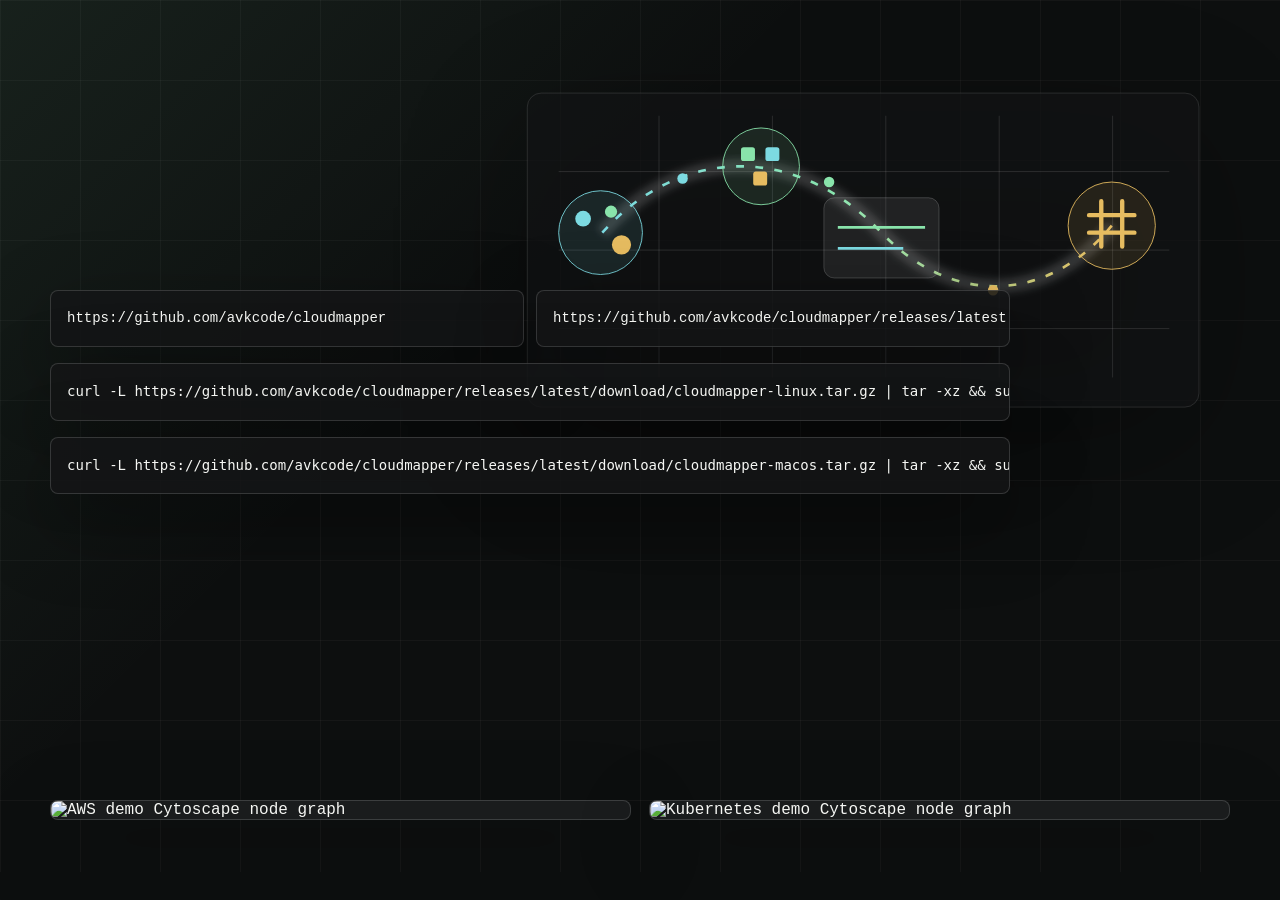
==== commit 91d34e7a: "Restore styled Pages landing without labels" ====
--- a/docs/index.html
+++ b/docs/index.html
@@ -5,19 +5,38 @@
     <meta name="viewport" content="width=device-width, initial-scale=1">
     <title>cloudmapper</title>
     <style>
+      :root {
+        color-scheme: dark;
+        --bg: #0d0f0f;
+        --panel: rgba(20, 22, 23, 0.86);
+        --panel-strong: rgba(28, 30, 31, 0.92);
+        --line: rgba(255, 255, 255, 0.15);
+        --text: #f6f7f4;
+        --muted: #a8afaf;
+        --green: #91f2b5;
+        --cyan: #83e7ef;
+        --amber: #f4c766;
+        --shadow: 0 28px 80px rgba(0, 0, 0, 0.36);
+      }
+
       * {
         box-sizing: border-box;
       }
 
       html {
         min-width: 320px;
-        background: #0d0f0f;
+        background: var(--bg);
       }
 
       body {
         margin: 0;
-        color: #f6f7f4;
-        background: #0d0f0f;
+        color: var(--text);
+        background:
+          linear-gradient(rgba(255, 255, 255, 0.035) 1px, transparent 1px),
+          linear-gradient(90deg, rgba(255, 255, 255, 0.035) 1px, transparent 1px),
+          linear-gradient(135deg, rgba(145, 242, 181, 0.08), transparent 38%),
+          var(--bg);
+        background-size: 80px 80px, 80px 80px, auto, auto;
         font-family:
           ui-monospace, SFMono-Regular, Menlo, Consolas, "Liberation Mono",
           monospace;
@@ -25,10 +44,42 @@
 
       main {
         display: grid;
-        gap: 18px;
+        gap: 48px;
         width: min(1180px, calc(100% - 32px));
         margin: 0 auto;
+        padding: 32px 0 52px;
+      }
+
+      .hero {
+        position: relative;
+        display: grid;
+        min-height: min(720px, calc(100vh - 64px));
+        align-items: center;
         padding: 24px 0;
+      }
+
+      .art {
+        position: absolute;
+        inset: 0 -44px auto auto;
+        width: min(820px, 68vw);
+        max-width: 100%;
+        opacity: 0.94;
+        filter: drop-shadow(0 34px 70px rgba(0, 0, 0, 0.42));
+        pointer-events: none;
+      }
+
+      .stack {
+        position: relative;
+        z-index: 1;
+        display: grid;
+        gap: 16px;
+        width: min(960px, 100%);
+      }
+
+      .links {
+        display: grid;
+        grid-template-columns: repeat(2, minmax(0, 1fr));
+        gap: 12px;
       }
 
       a,
@@ -36,41 +87,142 @@
         display: block;
         width: 100%;
         overflow-x: auto;
-        border: 1px solid rgba(255, 255, 255, 0.16);
+        border: 1px solid var(--line);
         border-radius: 8px;
-        background: rgba(255, 255, 255, 0.055);
-        color: #f6f7f4;
+        background: var(--panel);
+        box-shadow: var(--shadow);
+        color: var(--text);
         font-size: 14px;
-        line-height: 1.6;
-        padding: 14px;
+        line-height: 1.65;
+        padding: 16px;
         text-decoration: none;
         white-space: nowrap;
       }
 
       a:focus-visible {
-        outline: 2px solid #91f2b5;
+        outline: 2px solid var(--green);
         outline-offset: 2px;
+      }
+
+      .screens {
+        display: grid;
+        grid-template-columns: repeat(2, minmax(0, 1fr));
+        gap: 18px;
       }
 
       img {
         display: block;
         width: 100%;
-        border: 1px solid rgba(255, 255, 255, 0.16);
+        border: 1px solid var(--line);
         border-radius: 8px;
-        background: #151718;
+        background: var(--panel-strong);
+        box-shadow: var(--shadow);
+      }
+
+      svg {
+        display: block;
+      }
+
+      @media (max-width: 860px) {
+        main {
+          gap: 28px;
+          padding-top: 18px;
+        }
+
+        .hero {
+          min-height: auto;
+          gap: 20px;
+          padding-top: 0;
+        }
+
+        .art {
+          position: relative;
+          inset: auto;
+          width: 100%;
+          order: -1;
+        }
+
+        .links,
+        .screens {
+          grid-template-columns: 1fr;
+        }
       }
     </style>
   </head>
   <body>
     <main>
-      <a href="https://github.com/avkcode/cloudmapper">https://github.com/avkcode/cloudmapper</a>
-      <a href="https://github.com/avkcode/cloudmapper/releases/latest">https://github.com/avkcode/cloudmapper/releases/latest</a>
-
-      <code>curl -L https://github.com/avkcode/cloudmapper/releases/latest/download/cloudmapper-linux.tar.gz | tar -xz &amp;&amp; sudo install -m 0755 cloudmapper /usr/local/bin/cloudmapper</code>
-      <code>curl -L https://github.com/avkcode/cloudmapper/releases/latest/download/cloudmapper-macos.tar.gz | tar -xz &amp;&amp; sudo install -m 0755 cloudmapper /usr/local/bin/cloudmapper</code>
-
-      <img src="screenshots/aws-demo.png" alt="AWS demo Cytoscape node graph">
-      <img src="screenshots/k8s-demo.png" alt="Kubernetes demo Cytoscape node graph">
+      <section class="hero">
+        <svg class="art" viewBox="0 0 940 520" aria-hidden="true">
+          <defs>
+            <linearGradient id="edge" x1="0" x2="1">
+              <stop offset="0%" stop-color="#83e7ef" />
+              <stop offset="48%" stop-color="#91f2b5" />
+              <stop offset="100%" stop-color="#f4c766" />
+            </linearGradient>
+            <filter id="soft">
+              <feGaussianBlur stdDeviation="4" />
+            </filter>
+          </defs>
+          <rect x="84" y="70" width="770" height="360" rx="16" fill="rgba(18,20,21,.72)" stroke="rgba(255,255,255,.14)" />
+          <path d="M170 230 C260 130 392 128 488 228 C570 315 680 312 754 222" fill="none" stroke="rgba(255,255,255,.16)" stroke-width="16" filter="url(#soft)" />
+          <path d="M170 230 C260 130 392 128 488 228 C570 315 680 312 754 222" fill="none" stroke="url(#edge)" stroke-width="3" stroke-dasharray="9 13" />
+
+          <g fill="none" stroke="rgba(255,255,255,.14)">
+            <path d="M120 160h700" />
+            <path d="M120 250h700" />
+            <path d="M120 340h700" />
+            <path d="M235 96v300" />
+            <path d="M365 96v300" />
+            <path d="M495 96v300" />
+            <path d="M625 96v300" />
+            <path d="M755 96v300" />
+          </g>
+
+          <g>
+            <circle cx="168" cy="230" r="48" fill="rgba(131,231,239,.10)" stroke="#83e7ef" />
+            <circle cx="148" cy="214" r="9" fill="#83e7ef" />
+            <circle cx="180" cy="206" r="7" fill="#91f2b5" />
+            <circle cx="192" cy="244" r="11" fill="#f4c766" />
+          </g>
+
+          <g>
+            <circle cx="352" cy="154" r="44" fill="rgba(145,242,181,.10)" stroke="#91f2b5" />
+            <rect x="329" y="132" width="16" height="16" rx="3" fill="#91f2b5" />
+            <rect x="357" y="132" width="16" height="16" rx="3" fill="#83e7ef" />
+            <rect x="343" y="160" width="16" height="16" rx="3" fill="#f4c766" />
+          </g>
+
+          <g>
+            <rect x="424" y="190" width="132" height="92" rx="12" fill="rgba(246,247,244,.08)" stroke="rgba(255,255,255,.22)" />
+            <line x1="440" y1="224" x2="540" y2="224" stroke="#91f2b5" stroke-width="3" />
+            <line x1="440" y1="248" x2="515" y2="248" stroke="#83e7ef" stroke-width="3" />
+          </g>
+
+          <g>
+            <circle cx="754" cy="222" r="50" fill="rgba(244,199,102,.10)" stroke="#f4c766" />
+            <path d="M728 230h52M728 210h52M742 194v52M766 194v52" stroke="#f4c766" stroke-width="5" stroke-linecap="round" />
+          </g>
+
+          <circle cx="262" cy="168" r="6" fill="#83e7ef" />
+          <circle cx="430" cy="172" r="6" fill="#91f2b5" />
+          <circle cx="618" cy="296" r="6" fill="#f4c766" />
+        </svg>
+
+        <div class="stack">
+          <div class="links">
+            <a href="https://github.com/avkcode/cloudmapper">https://github.com/avkcode/cloudmapper</a>
+            <a href="https://github.com/avkcode/cloudmapper/releases/latest">https://github.com/avkcode/cloudmapper/releases/latest</a>
+          </div>
+
+          <code>curl -L https://github.com/avkcode/cloudmapper/releases/latest/download/cloudmapper-linux.tar.gz | tar -xz &amp;&amp; sudo install -m 0755 cloudmapper /usr/local/bin/cloudmapper</code>
+          <code>curl -L https://github.com/avkcode/cloudmapper/releases/latest/download/cloudmapper-macos.tar.gz | tar -xz &amp;&amp; sudo install -m 0755 cloudmapper /usr/local/bin/cloudmapper</code>
+        </div>
+      </section>
+
+      <section class="screens">
+        <img src="screenshots/aws-demo.png" alt="AWS demo Cytoscape node graph">
+        <img src="screenshots/k8s-demo.png" alt="Kubernetes demo Cytoscape node graph">
+      </section>
     </main>
   </body>
 </html>
